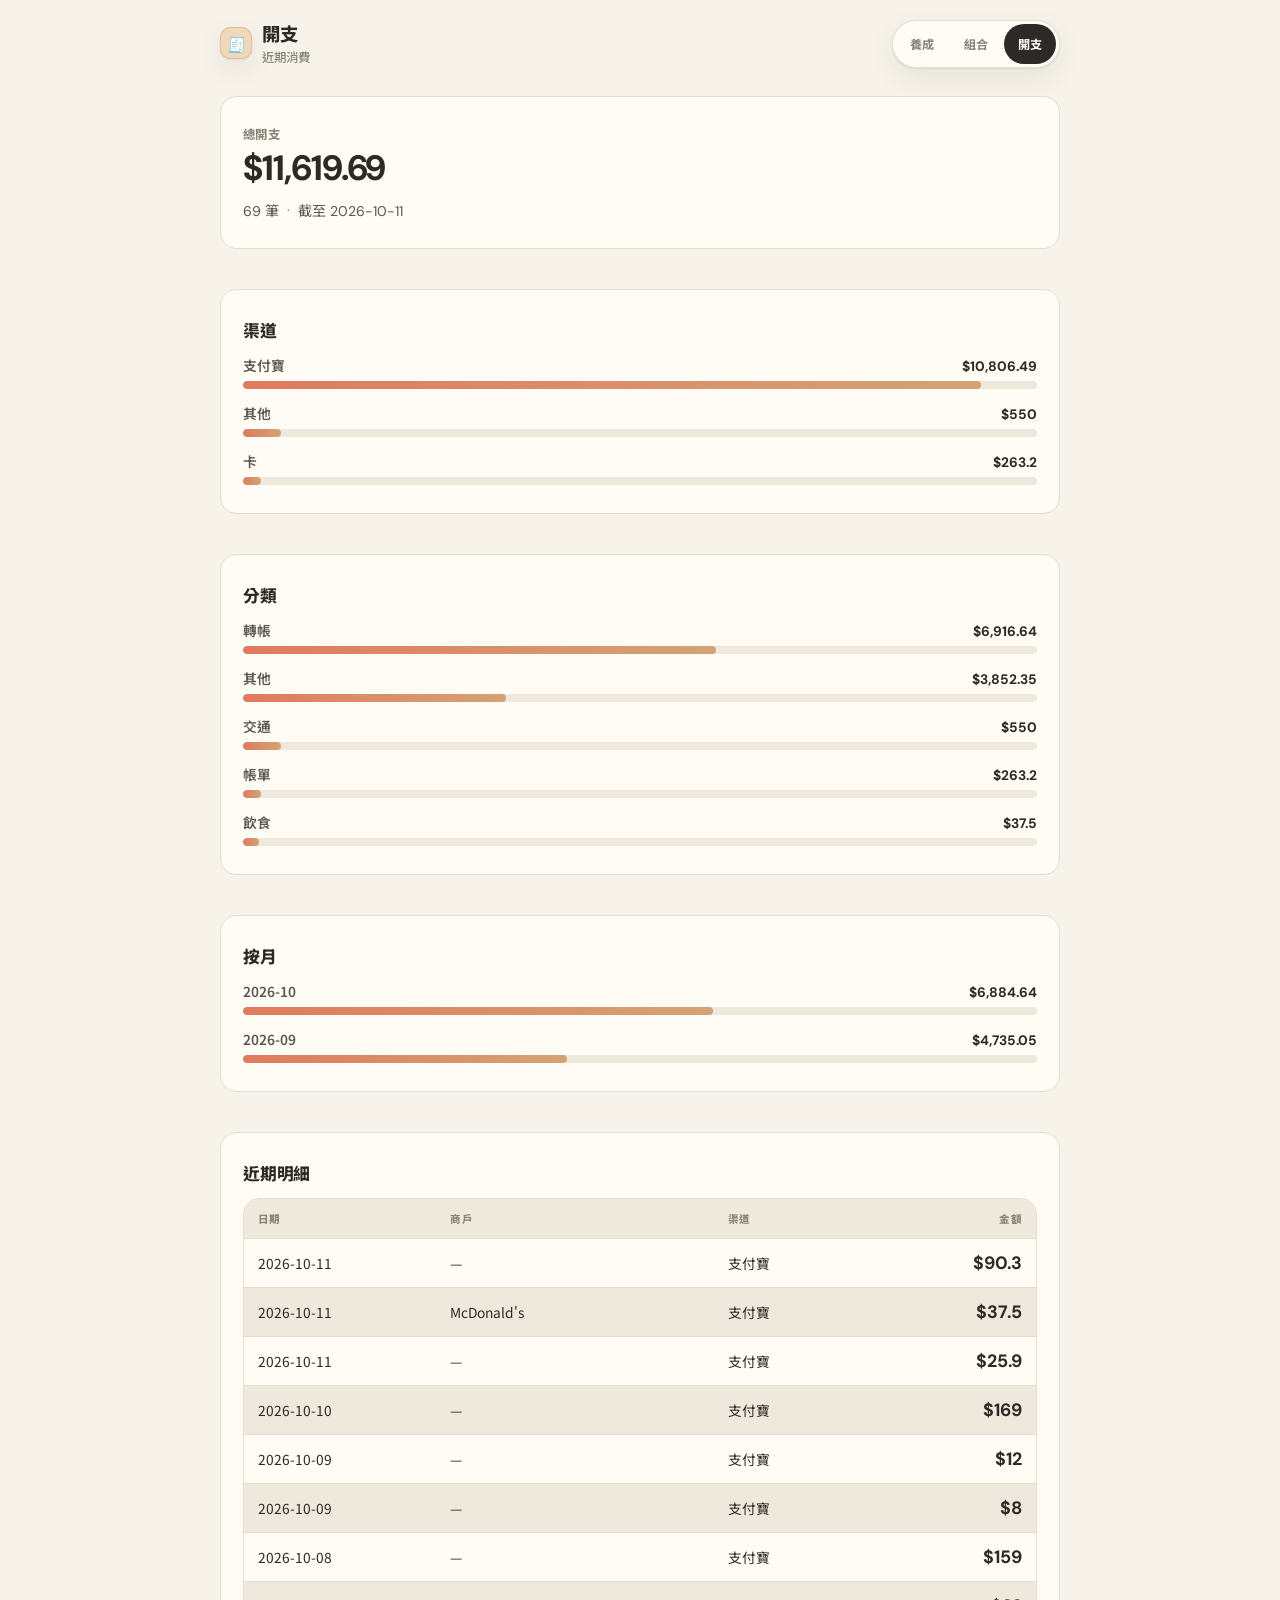
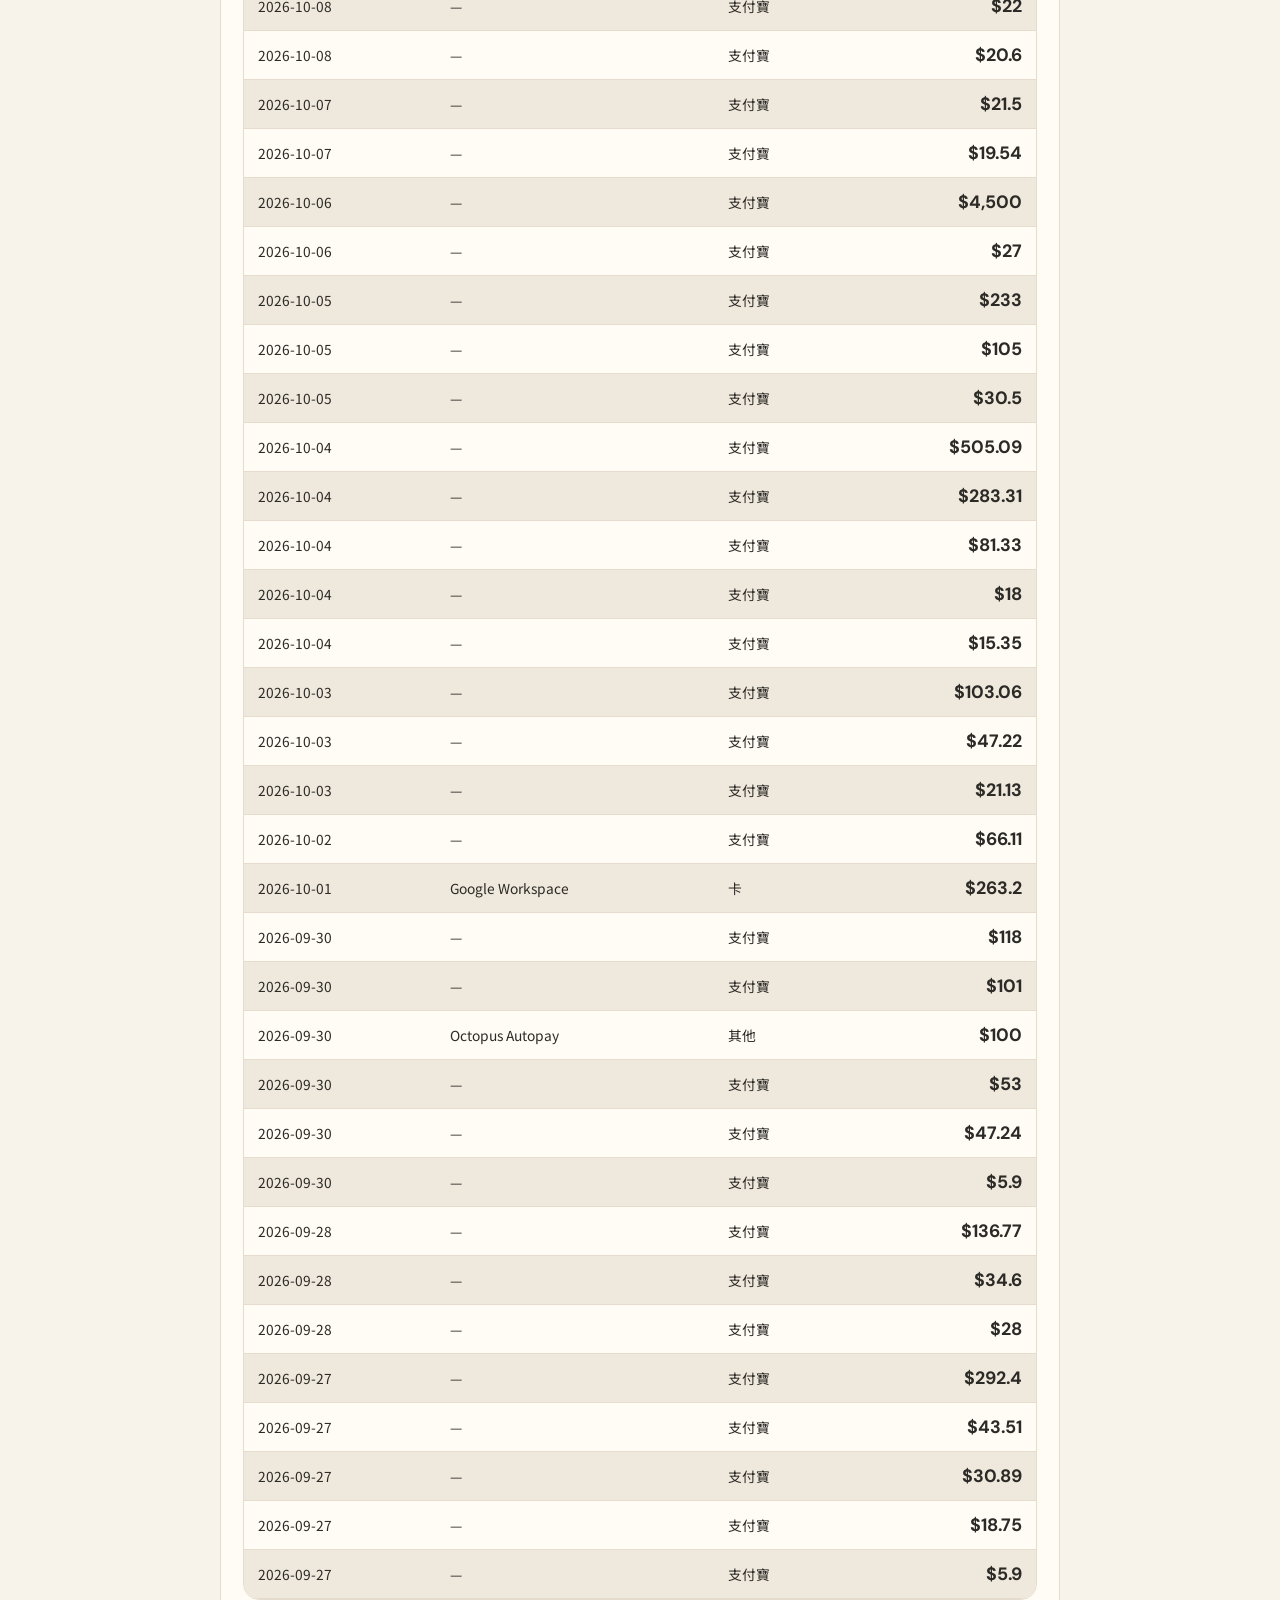
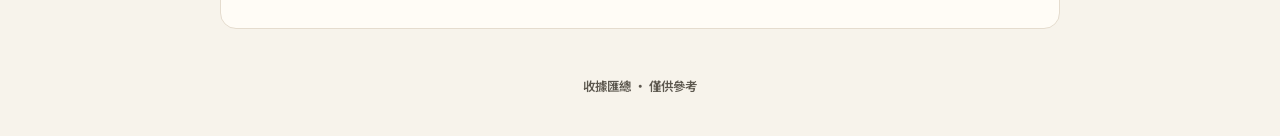
==== expenses.html @ 17b6bc03 "Add calm expenses page from secret-free receipts JSON New expenses.html with total/count, channel/ca" ====
<!DOCTYPE html>
<html lang="zh-Hant">
<head>
  <meta charset="UTF-8" />
  <meta name="viewport" content="width=device-width, initial-scale=1, viewport-fit=cover" />
  <meta name="theme-color" content="#F7F3EB" />
  <meta name="description" content="開支 · 小狗養成" />
  <title>開支 · 小狗養成</title>
  <link rel="stylesheet" href="styles.css" />
  <link rel="preconnect" href="https://fonts.googleapis.com" />
  <link rel="preconnect" href="https://fonts.gstatic.com" crossorigin />
  <link href="https://fonts.googleapis.com/css2?family=DM+Sans:opsz,wght@9..40,400;9..40,500;9..40,700&family=Noto+Sans+TC:wght@400;500;700;900&family=Nunito:wght@700;800&display=swap" rel="stylesheet" />
</head>
<body>
  <main class="shell portfolio-shell">
    <header class="topbar">
      <a class="brand brand-link" href="index.html">
        <span class="brand-mark" aria-hidden="true">🧾</span>
        <span class="brand-text">
          <span class="brand-title">開支</span>
          <span class="tagline">近期消費</span>
        </span>
      </a>
      <nav class="site-nav" aria-label="導覽">
        <a href="index.html">養成</a>
        <a href="portfolio.html">組合</a>
        <a href="expenses.html" class="active">開支</a>
      </nav>
    </header>

    <div id="statusBanner" class="banner" hidden></div>

    <section class="card hero-portfolio">
      <p class="hero-kicker">總開支</p>
      <div class="big-num" id="totalSpend">—</div>
      <p class="quiet-split">
        <span id="itemCount">— 筆</span>
        <span class="sep">·</span>
        <span id="asOfLabel">—</span>
      </p>
    </section>

    <section class="card">
      <h2 class="section-title">渠道</h2>
      <div class="exp-bars" id="byChannel"></div>
    </section>

    <section class="card">
      <h2 class="section-title">分類</h2>
      <div class="exp-bars" id="byCategory"></div>
    </section>

    <section class="card">
      <h2 class="section-title">按月</h2>
      <div class="exp-bars" id="byMonth"></div>
    </section>

    <section class="card">
      <h2 class="section-title">近期明細</h2>
      <div class="holdings-wrap">
        <table class="table">
          <thead>
            <tr>
              <th>日期</th>
              <th>商戶</th>
              <th>渠道</th>
              <th class="num">金額</th>
            </tr>
          </thead>
          <tbody id="itemsBody">
            <tr><td colspan="4" class="loading">…</td></tr>
          </tbody>
        </table>
      </div>
    </section>

    <footer class="foot">
      <p class="note">收據匯總 · 僅供參考</p>
    </footer>
  </main>

  <script>
  (() => {
    "use strict";

    const CAT_LABEL = {
      food: "飲食",
      transport: "交通",
      transfer: "轉帳",
      bills: "帳單",
      other: "其他",
    };
    const CH_LABEL = {
      Alipay: "支付寶",
      card: "卡",
      other: "其他",
    };

    function formatHkd(n) {
      const v = Number(n);
      if (!Number.isFinite(v)) return "—";
      return "$" + v.toLocaleString("en-HK", { minimumFractionDigits: 0, maximumFractionDigits: 2 });
    }

    function setBanner(msg) {
      const el = document.getElementById("statusBanner");
      if (!el) return;
      if (!msg) { el.hidden = true; return; }
      el.hidden = false;
      el.className = "banner error";
      el.textContent = msg;
    }

    function aggregate(items, keyFn) {
      const map = new Map();
      for (const it of items) {
        const k = keyFn(it) || "其他";
        map.set(k, (map.get(k) || 0) + (Number(it.amountHkd) || 0));
      }
      return [...map.entries()].sort((a, b) => b[1] - a[1]);
    }

    function renderBars(el, rows, total) {
      if (!el) return;
      if (!rows.length) {
        el.innerHTML = '<p class="loading">暫無數據</p>';
        return;
      }
      el.innerHTML = rows
        .map(([label, amt]) => {
          const pct = total > 0 ? Math.max(2, (amt / total) * 100) : 0;
          return (
            '<div class="exp-bar-row">' +
            '<div class="exp-bar-meta"><span>' + label + '</span><strong>' + formatHkd(amt) + '</strong></div>' +
            '<div class="exp-bar-track"><div class="exp-bar-fill" style="width:' + pct + '%"></div></div>' +
            "</div>"
          );
        })
        .join("");
    }

    function render(data) {
      const items = Array.isArray(data.items) ? data.items.slice() : [];
      items.sort((a, b) => String(b.date).localeCompare(String(a.date)));
      const total = items.reduce((s, i) => s + (Number(i.amountHkd) || 0), 0);

      document.getElementById("totalSpend").textContent = formatHkd(total);
      document.getElementById("itemCount").textContent = items.length + " 筆";
      document.getElementById("asOfLabel").textContent = data.asOf ? "截至 " + data.asOf : "";

      const byCh = aggregate(items, (i) => CH_LABEL[i.channel] || i.channel || "其他");
      const byCat = aggregate(items, (i) => CAT_LABEL[i.category] || i.category || "其他");
      const byMo = aggregate(items, (i) => (i.date || "").slice(0, 7) || "—");

      renderBars(document.getElementById("byChannel"), byCh, total);
      renderBars(document.getElementById("byCategory"), byCat, total);
      renderBars(document.getElementById("byMonth"), byMo, total);

      const recent = items.slice(0, 40);
      const body = document.getElementById("itemsBody");
      if (!recent.length) {
        body.innerHTML = '<tr><td colspan="4" class="loading">暫無明細</td></tr>';
      } else {
        body.innerHTML = recent
          .map((i) => {
            const mer = i.merchant && i.merchant !== "unknown" ? i.merchant : "—";
            const ch = CH_LABEL[i.channel] || i.channel || "—";
            return (
              "<tr>" +
              "<td>" + (i.date || "—") + "</td>" +
              "<td>" + mer + "</td>" +
              "<td>" + ch + "</td>" +
              '<td class="num">' + formatHkd(i.amountHkd) + "</td>" +
              "</tr>"
            );
          })
          .join("");
      }
      setBanner("");
    }

    fetch("data/expenses.json", { cache: "no-store" })
      .then((r) => {
        if (!r.ok) throw new Error("fail");
        return r.json();
      })
      .then(render)
      .catch((err) => {
        setBanner("暫時載入唔到，請稍後再試。");
        console.error(err);
      });
  })();
  </script>
</body>
</html>
---- styles.css ----
/* Puppy Growth — Design System v1 (source of truth) */

:root {
  /* Exact DS tokens */
  --bg: #F7F3EB;
  --bg-elevated: #FFFCF6;
  --bg-muted: #EFE8DC;
  --ink: #2C2A26;
  --ink-soft: #5C574E;
  --ink-faint: #8A8478;
  --coral: #E07A5F;
  --coral-deep: #C45D45;
  --gold: #D4A373;
  --gold-soft: #F0D9B8;
  --success: #6B8F71;
  --warn: #C4A35A;
  --border: #E5DCCE;
  --shadow: rgba(44, 42, 38, 0.08);

  /* Derived / layout */
  --shadow-card: 0 1px 2px var(--shadow), 0 10px 28px var(--shadow);
  --space: 4px;
  --r-card: 16px;
  --r-btn: 12px;
  --r-pill: 999px;
  --dock-h: 0px;
  --max: 640px;
  --max-portfolio: 880px;
  --font: "Noto Sans TC", system-ui, sans-serif;
  --font-display: "Nunito", "Noto Sans TC", system-ui, sans-serif;
  --font-num: "DM Sans", "Noto Sans TC", system-ui, sans-serif;
  --ease: cubic-bezier(.22, 1, .36, 1);
}

*, *::before, *::after { box-sizing: border-box; margin: 0; padding: 0; }
html { -webkit-text-size-adjust: 100%; }
html, body {
  min-height: 100%; min-height: 100dvh;
  font-family: var(--font);
  color: var(--ink);
  background: var(--bg);
  -webkit-font-smoothing: antialiased;
}
body { overflow-x: hidden; }
body.shake { animation: shake .36s var(--ease); }
@keyframes shake {
  0%,100%{transform:translateX(0)} 25%{transform:translateX(-4px)} 75%{transform:translateX(4px)}
}

.shell {
  width: min(var(--max), 100%);
  margin: 0 auto;
  padding: calc(var(--space) * 4) calc(var(--space) * 4)
    calc(var(--space) * 8 + env(safe-area-inset-bottom, 0px));
  min-height: 100dvh;
  position: relative; z-index: 1;
}
.shell.home-shell {
  padding-bottom: calc(var(--space) * 8 + env(safe-area-inset-bottom, 0px));
}
.shell.portfolio-shell {
  width: min(var(--max-portfolio), 100%);
  padding-bottom: calc(var(--space) * 9 + env(safe-area-inset-bottom, 0px));
}

/* Header */
.topbar {
  display: flex; align-items: flex-start; justify-content: space-between;
  gap: calc(var(--space) * 3); margin-bottom: calc(var(--space) * 3); flex-wrap: wrap;
}
.brand { display: flex; gap: calc(var(--space) * 3); align-items: center; min-width: 0; }
.brand-mark {
  width: 36px; height: 36px; border-radius: 10px;
  display: grid; place-items: center; font-size: 16px;
  background: var(--bg-elevated); border: 1px solid var(--border); box-shadow: var(--shadow-card);
}
h1 {
  font-family: var(--font-display);
  font-size: 1.3rem; font-weight: 800; letter-spacing: -0.02em; color: var(--ink);
}
.tagline { font-size: 0.78rem; color: var(--ink-faint); margin-top: 2px; font-weight: 500; }
.top-right { display: flex; align-items: center; gap: calc(var(--space) * 2); flex-wrap: wrap; justify-content: flex-end; }

.site-nav {
  display: inline-flex; padding: 3px; gap: 2px;
  background: var(--bg-elevated); border: 1px solid var(--border);
  border-radius: var(--r-pill); box-shadow: var(--shadow-card);
}
.site-nav a {
  text-decoration: none; font-size: 0.76rem; font-weight: 700;
  color: var(--ink-faint); padding: 10px 14px; border-radius: var(--r-pill);
  min-height: 40px; display: inline-flex; align-items: center;
  -webkit-tap-highlight-color: transparent; transition: .2s var(--ease);
}
.site-nav a.active { background: var(--ink); color: var(--bg-elevated); }
.icon-btn {
  width: 42px; height: 42px; border-radius: var(--r-btn); border: 1px solid var(--border);
  background: var(--bg-elevated); font-size: 1.05rem; cursor: pointer; box-shadow: var(--shadow-card);
  -webkit-tap-highlight-color: transparent;
}
.chip {
  font-size: 0.68rem; font-weight: 700; color: var(--ink-soft);
  background: var(--bg-elevated); border: 1px solid var(--border);
  padding: 8px 11px; border-radius: var(--r-pill); white-space: nowrap;
  font-family: var(--font-num); font-variant-numeric: tabular-nums;
}

.trust-strip { display: flex; flex-wrap: wrap; gap: calc(var(--space) * 1.5); margin-bottom: calc(var(--space) * 3); }
.trust-pill {
  font-size: 0.66rem; font-weight: 700; color: var(--ink-soft);
  background: var(--bg-elevated); border: 1px solid var(--border);
  border-radius: var(--r-pill); padding: 6px 10px;
}

.banner {
  border-radius: var(--r-card); padding: 12px 14px; margin-bottom: calc(var(--space) * 3);
  font-size: 0.84rem; line-height: 1.45; font-weight: 600;
}
.banner.loading { background: var(--bg-muted); border: 1px solid var(--border); color: var(--ink-soft); }
.banner.error { background: #F8EBE6; border: 1px solid #E8C4B8; color: var(--coral-deep); }
.banner[hidden] { display: none !important; }

.card, .glass {
  background: var(--bg-elevated);
  border: 1px solid var(--border);
  border-radius: var(--r-card);
  box-shadow: var(--shadow-card);
  padding: calc(var(--space) * 5) calc(var(--space) * 4) calc(var(--space) * 5);
  margin-bottom: calc(var(--space) * 3);
}

/* Hero */
.hero { text-align: center; padding: calc(var(--space) * 5) calc(var(--space) * 4) calc(var(--space) * 5); position: relative; overflow: hidden; }
.hero::before {
  content: ""; position: absolute; inset: auto 8% -35% 8%; height: 50%;
  background: radial-gradient(ellipse, rgba(224,122,95,.12), transparent 70%);
  pointer-events: none;
}
.stage-pill {
  display: inline-flex; align-items: center; gap: 6px;
  font-family: var(--font-display); font-weight: 800; font-size: 0.72rem;
  letter-spacing: 0.04em; color: var(--coral-deep);
  background: rgba(224,122,95,.14); border: 1px solid rgba(224,122,95,.28);
  padding: 7px 14px; border-radius: var(--r-pill); position: relative; z-index: 1;
}
.scene { position: relative; padding: 8px 0 0; min-height: 280px; z-index: 1; }
.pup-frame {
  position: relative; height: 248px;
  display: flex; align-items: flex-end; justify-content: center;
  margin: 8px 0 10px;
}
.pup-img {
  width: min(78%, 236px); aspect-ratio: 1; height: auto; max-width: 256px;
  object-fit: cover; object-position: center 28%;
  border-radius: 28px; border: 4px solid var(--bg-elevated);
  box-shadow: 0 12px 36px var(--shadow);
  background: var(--bg-muted); z-index: 2; cursor: pointer; user-select: none;
  transform-origin: 50% 90%;
  transition: width .55s var(--ease), border-radius .4s ease, opacity .35s ease;
}
.ground-shadow {
  position: absolute; bottom: 8px; width: 110px; height: 16px;
  background: rgba(44,42,38,.1); border-radius: 50%; filter: blur(6px); z-index: 1;
  transition: width .45s var(--ease);
}
[data-stage="0"] .pup-img { width: min(56%, 148px); border-radius: 50%; }
[data-stage="0"] .ground-shadow { width: 70px; }
[data-stage="1"] .pup-img { width: min(66%, 178px); border-radius: 40%; }
[data-stage="1"] .ground-shadow { width: 88px; }
[data-stage="2"] .pup-img { width: min(74%, 208px); }
[data-stage="2"] .ground-shadow { width: 104px; }
[data-stage="3"] .pup-img { width: min(82%, 230px); }
[data-stage="3"] .ground-shadow { width: 118px; }
[data-stage="4"] .pup-img { width: min(88%, 250px); }
[data-stage="4"] .ground-shadow { width: 128px; }

.pup-img.idle { animation: bob 3s ease-in-out infinite; }
@keyframes bob { 0%,100%{transform:translateY(0)} 50%{transform:translateY(-7px)} }
.pup-img.swap-out { opacity: 0; transform: scale(.94); }
.pup-img.swap-in { animation: swapIn .45s var(--ease) both; }
@keyframes swapIn { from{opacity:0;transform:translateY(8px) scale(.94)} to{opacity:1;transform:none} }
.pup-img.munch { animation: munch .6s var(--ease) !important; }
@keyframes munch {
  0%,100%{transform:scale(1)} 30%{transform:scale(1.05) translateY(-5px)} 55%{transform:scale(.97)}
}
.pup-img.bounce { animation: bounce .7s var(--ease) !important; }
@keyframes bounce {
  0%{transform:translateY(0)} 35%{transform:translateY(-32px) scale(1.04)} 100%{transform:translateY(0)}
}
.pup-img.pet { animation: pet .5s ease !important; }
@keyframes pet {
  0%,100%{transform:rotate(0)} 25%{transform:rotate(-7deg)} 75%{transform:rotate(7deg)}
}

.fx { position: absolute; inset: 0; pointer-events: none; z-index: 5; overflow: hidden; }
.particle {
  position: absolute; left: 50%; top: 40%; font-size: 1.25rem;
  animation: rise .95s ease-out forwards;
}
@keyframes rise {
  0%{opacity:1;transform:translate(-50%,0) scale(.5)}
  100%{opacity:0;transform:translate(calc(-50% + var(--dx,0px)),-74px) scale(1.2)}
}
.ball {
  position: absolute; left: 16%; top: 55%; font-size: 1.5rem;
  animation: chase .85s var(--ease) forwards;
}
@keyframes chase {
  0%{transform:translate(0,0);opacity:1}
  50%{transform:translate(90px,-44px)}
  100%{transform:translate(140px,8px);opacity:0}
}
.food-fly {
  position: absolute; left: 14%; bottom: 28%; z-index: 6;
  font-size: 1.85rem; opacity: 0; pointer-events: none;
}
.food-fly.run { animation: flyFood .55s ease-in forwards; }
@keyframes flyFood {
  0%{transform:translate(0,0) scale(1);opacity:1}
  100%{transform:translate(110px,-72px) scale(.55) rotate(32deg);opacity:0}
}

.stage-title {
  font-family: var(--font-display);
  font-size: 1.35rem; font-weight: 800; letter-spacing: -0.02em; margin-top: 6px;
}
.stage-desc { color: var(--ink-faint); font-size: 0.88rem; margin-top: 4px; font-weight: 500; }
.stage-tip {
  margin-top: 14px; font-size: 0.86rem; font-weight: 700; line-height: 1.45;
  color: var(--ink-soft); background: var(--gold-soft);
  border: 1px solid rgba(212,163,115,.4);
  border-radius: var(--r-card); padding: 12px 14px;
}

/* Progress + milestone */
.progress-card .section-head {
  display: flex; justify-content: space-between; align-items: flex-start;
  gap: 12px; margin-bottom: 16px;
}
.section-title {
  font-family: var(--font-display);
  font-size: 1.05rem; font-weight: 800; letter-spacing: -0.01em;
}
.section-sub { font-size: 0.74rem; color: var(--ink-faint); margin-top: 3px; font-weight: 500; }
.pct-badge {
  font-family: var(--font-num); font-variant-numeric: tabular-nums;
  font-size: 1.1rem; font-weight: 700; color: var(--coral-deep);
  background: rgba(224,122,95,.14); border-radius: var(--r-btn); padding: 8px 12px;
}

.milestone { position: relative; padding: 6px 2px 16px; }
.milestone-track {
  position: absolute; left: 14px; right: 14px; top: 22px; height: 8px;
  background: var(--bg-muted); border-radius: var(--r-pill); overflow: hidden;
}
.milestone-fill {
  height: 100%; width: 0%; border-radius: var(--r-pill);
  background: linear-gradient(90deg, var(--coral), var(--gold));
  transition: width .9s var(--ease);
}
.milestone-nodes {
  position: relative; display: flex; justify-content: space-between; list-style: none;
}
.milestone-nodes li {
  display: flex; flex-direction: column; align-items: center; gap: 8px;
  width: 48px; text-align: center;
}
.milestone-nodes .dot {
  width: 18px; height: 18px; border-radius: 50%;
  background: var(--bg-elevated); border: 3px solid var(--border);
  box-shadow: 0 0 0 4px var(--bg-elevated); transition: .35s var(--ease);
}
.milestone-nodes .lbl {
  font-size: 0.62rem; font-weight: 700; color: var(--ink-faint); line-height: 1.2;
}
.milestone-nodes li.done .dot {
  background: var(--coral); border-color: var(--coral-deep);
}
.milestone-nodes li.current .dot {
  background: var(--bg-elevated); border-color: var(--coral);
  box-shadow: 0 0 0 4px rgba(224,122,95,.18);
  transform: scale(1.12);
}
.milestone-nodes li.done .lbl,
.milestone-nodes li.current .lbl { color: var(--ink-soft); }

.money-grid, .stat-grid {
  display: grid; grid-template-columns: 1fr 1fr; gap: calc(var(--space) * 2.5); margin-top: 4px;
}
.money-card, .stat {
  background: var(--bg-elevated);
  border: 1px solid var(--border);
  border-radius: var(--r-card);
  padding: 14px;
  box-shadow: 0 1px 2px var(--shadow);
}
.money-card.goal, .stat.cool {
  background: #FFF9F1;
  border-color: rgba(212,163,115,.35);
}
.money-card .lbl, .stat .lbl {
  display: block; font-size: 0.66rem; font-weight: 700; color: var(--ink-faint);
  margin-bottom: 4px; letter-spacing: 0.03em; text-transform: uppercase;
}
.money-card strong, .stat strong, .num {
  font-family: var(--font-num); font-variant-numeric: tabular-nums;
  font-size: 1.12rem; font-weight: 700; color: var(--ink);
}
.stat .sub {
  display: block; font-size: 0.72rem; color: var(--ink-faint); margin-top: 5px;
  line-height: 1.35; font-weight: 500;
}

.breakdown {
  margin-top: 12px; font-size: 0.8rem; color: var(--ink-soft); line-height: 1.5;
  background: var(--bg-muted); border-radius: var(--r-card); padding: 12px 14px;
  border: 1px solid var(--border);
}
.breakdown .pos {
  display: flex; justify-content: space-between; gap: 8px;
  font-variant-numeric: tabular-nums; font-family: var(--font-num); padding: 3px 0;
}
.breakdown .muted-row { color: var(--ink-faint); }
.exclude-note {
  background: var(--gold-soft); color: var(--ink-soft);
  border: 1px solid rgba(196,163,90,.35);
  border-radius: var(--r-btn); padding: 11px 12px; margin-bottom: 10px;
  font-size: 0.8rem; line-height: 1.45; font-weight: 600;
}
.monthly { margin-top: 10px; font-size: 0.8rem; color: var(--ink-faint); font-weight: 500; }

/* Mood meters — de-emphasized */
.meters {
  opacity: 0.92;
  background: var(--bg-muted);
  box-shadow: none;
  margin-bottom: calc(var(--space) * 3);
}
.meters .section-title, .meters h3.section-title { font-size: 0.95rem; color: var(--ink-soft); }
.meters h3 small, .meters .section-title small {
  font-weight: 500; color: var(--ink-faint); font-size: 0.68rem; margin-left: 4px;
}
.meters .meter { margin-top: 12px; }
.meter-label {
  display: flex; justify-content: space-between;
  font-size: 0.78rem; font-weight: 600; color: var(--ink-soft); margin-bottom: 5px;
}
.meter-label span:last-child {
  font-family: var(--font-num); font-variant-numeric: tabular-nums; color: var(--ink-faint);
}
.meter-track { height: 8px; border-radius: var(--r-pill); background: var(--bg-elevated); overflow: hidden; border: 1px solid var(--border); }
.meter-fill { height: 100%; width: 0%; border-radius: var(--r-pill); transition: width .4s var(--ease); }
.meter-fill.hunger { background: var(--coral); }
.meter-fill.happy { background: var(--success); }
.meter-fill.affection { background: var(--gold); }

/* Actions integrated in progress card */
.action-block {
  margin-top: calc(var(--space) * 4);
  padding-top: calc(var(--space) * 4);
  border-top: 1px solid var(--border);
}
.action-label {
  font-size: 0.72rem; font-weight: 800; color: var(--ink-faint);
  letter-spacing: 0.04em; text-transform: uppercase; margin-bottom: 10px;
}
.action-row {
  display: grid; grid-template-columns: repeat(3, 1fr); gap: calc(var(--space) * 2);
}
.dock-btn {
  appearance: none; border: none; cursor: pointer;
  min-height: 84px; border-radius: var(--r-btn);
  background: var(--coral); color: #fff;
  box-shadow: 0 4px 12px rgba(196, 93, 69, 0.22);
  display: flex; flex-direction: column; align-items: center; justify-content: center;
  gap: 2px; font-family: var(--font-display);
  position: relative; touch-action: manipulation;
  -webkit-tap-highlight-color: transparent;
  transition: transform .12s var(--ease), background .15s;
}
.dock-btn.play { background: var(--success); box-shadow: 0 4px 12px rgba(107,143,113,.22); }
.dock-btn.pet { background: var(--ink); box-shadow: 0 4px 12px rgba(44,42,38,.16); }
.dock-btn:active:not(:disabled) { transform: scale(.96); }
.dock-btn:disabled { opacity: .45; cursor: not-allowed; }
.dock-ico { font-size: 1.75rem; line-height: 1; }
.dock-txt { font-size: 0.88rem; font-weight: 800; }
.dock-cd {
  position: absolute; bottom: 6px; font-size: 0.66rem; font-weight: 700;
  font-family: var(--font-num); color: rgba(255,255,255,.85);
}
.story-note {
  font-size: 0.82rem; line-height: 1.5; font-weight: 600;
  color: var(--ink-soft); background: var(--bg-muted);
  border: 1px solid var(--border); border-radius: var(--r-card);
  padding: 12px 14px; margin-bottom: 16px;
}
.meta-row {
  display: flex; flex-wrap: wrap; gap: 6px; margin-bottom: 10px;
}
.meta-row-demoted { opacity: 0.85; margin-bottom: 12px; }
.chip-quiet {
  font-size: 0.64rem; font-weight: 600; color: var(--ink-faint);
  background: transparent; border-color: var(--border); box-shadow: none;
  padding: 5px 9px;
}
.section-gap { margin-bottom: calc(var(--space) * 4); }
.stat.accent {
  background: var(--bg-elevated);
  border-color: rgba(212,163,115,.4);
}
.stat.cool { /* legacy alias — cream/gold only, never blue */
  background: var(--bg-elevated);
  border-color: rgba(212,163,115,.35);
}


.foot {
  text-align: center; font-size: 0.78rem; color: var(--ink-soft);
  line-height: 1.55; padding: 12px 4px 16px; font-weight: 600;
  border-top: 1px solid var(--border); margin-top: 4px;
}
.foot a { color: var(--coral-deep); font-weight: 800; text-decoration: none; }
.foot .foot-main { color: var(--ink); font-weight: 700; margin-top: 6px; }
.foot .note { margin-top: 6px; color: var(--ink-faint); font-weight: 500; }
.foot code {
  font-size: 0.64rem; background: var(--bg-elevated); border: 1px solid var(--border);
  padding: 2px 6px; border-radius: 5px; word-break: break-all;
}

.toast {
  position: fixed; left: 50%; bottom: calc(24px + env(safe-area-inset-bottom, 0px));
  transform: translateX(-50%) translateY(12px);
  background: var(--ink); color: var(--bg-elevated);
  padding: 12px 18px; border-radius: var(--r-pill);
  font-size: 0.86rem; font-weight: 700; z-index: 40;
  opacity: 0; transition: .25s var(--ease); pointer-events: none; max-width: 90vw; text-align: center;
}
.toast.show { opacity: 1; transform: translateX(-50%) translateY(0); }

/* Portfolio */
.hero-title {
  font-family: var(--font-display); font-size: 1.02rem; font-weight: 800; margin-bottom: 4px;
}
.hero-sub { color: var(--ink-faint); font-size: 0.8rem; line-height: 1.45; margin-bottom: 10px; font-weight: 500; }
.big-num {
  font-family: var(--font-num); font-variant-numeric: tabular-nums;
  font-size: 2.2rem; font-weight: 700; letter-spacing: -0.03em;
  color: var(--ink); line-height: 1.1; margin: 4px 0 14px;
}

/* Fee callout — warn/gold, never buried */
.fee-banner {
  margin: 14px 0;
  background: var(--gold-soft);
  border: 1.5px solid rgba(196, 163, 90, 0.55);
  border-left: 5px solid var(--warn);
  border-radius: var(--r-card);
  padding: 16px;
}
.fee-banner .fee-label {
  display: block; font-size: 0.68rem; font-weight: 800;
  color: var(--warn); letter-spacing: 0.04em; text-transform: uppercase;
  margin-bottom: 4px;
}
.fee-banner .fee-amt {
  font-family: var(--font-num); font-variant-numeric: tabular-nums;
  font-size: 1.45rem; font-weight: 700; color: var(--ink);
}
.fee-banner .fee-formula {
  display: block; margin-top: 6px; font-size: 0.74rem;
  color: var(--ink-soft); line-height: 1.4; font-weight: 600;
}

.holdings-wrap {
  margin-top: 12px; overflow-x: auto; border-radius: var(--r-card);
  border: 1px solid var(--border); background: var(--bg-elevated);
}
.table { width: 100%; border-collapse: collapse; font-size: 0.86rem; }
.table th, .table td { padding: 12px 14px; border-bottom: 1px solid var(--border); text-align: left; }
.table th {
  font-size: 0.66rem; font-weight: 800; color: var(--ink-faint);
  letter-spacing: 0.04em; text-transform: uppercase; background: var(--bg-muted);
}
.table tbody tr:nth-child(even) { background: var(--bg-muted); }
.table tbody tr:nth-child(odd) { background: var(--bg-elevated); }
.table td.num, .table th.num {
  text-align: right; font-variant-numeric: tabular-nums; font-family: var(--font-num);
}
.table tr.total td {
  font-weight: 800; border-bottom: none;
  background: rgba(224,122,95,.12); padding-top: 14px; padding-bottom: 14px;
}
.warn {
  background: var(--gold-soft); color: var(--ink-soft);
  border: 1px solid rgba(196,163,90,.4);
  border-radius: var(--r-card); padding: 13px 14px; font-size: 0.82rem; line-height: 1.5;
  margin-top: 12px; font-weight: 600;
}
.ok-note {
  background: rgba(107,143,113,.12); color: #3d5c44;
  border: 1px solid rgba(107,143,113,.3);
  border-radius: var(--r-card); padding: 13px 14px; font-size: 0.82rem; line-height: 1.5;
  margin-top: 10px; font-weight: 600;
}
.skeleton {
  height: 12px; border-radius: 8px; margin: 10px 0;
  background: linear-gradient(90deg, var(--bg-muted), var(--bg-elevated), var(--bg-muted));
  background-size: 200% 100%; animation: shimmer 1.2s ease infinite;
}
@keyframes shimmer { 0%{background-position:100% 0} 100%{background-position:-100% 0} }
.loading { color: var(--ink-faint); font-size: 0.88rem; font-weight: 600; }

.bar-track {
  position: relative; height: 10px; border-radius: var(--r-pill);
  background: var(--bg-muted); overflow: hidden; margin-bottom: 14px;
}
.bar-fill {
  height: 100%; width: 0%; border-radius: var(--r-pill);
  background: linear-gradient(90deg, var(--coral), var(--gold));
  transition: width .85s var(--ease);
}
.prog-head { display: flex; justify-content: space-between; align-items: center; gap: 12px; margin-bottom: 12px; }
.prog-sub { font-size: 0.74rem; color: var(--ink-faint); }
.pct {
  font-family: var(--font-num); font-variant-numeric: tabular-nums;
  font-weight: 700; font-size: 1.2rem; color: var(--coral-deep);
}

@media (max-width: 390px) {
  h1 { font-size: 1.15rem; }
  .pup-frame { height: 220px; }
  .scene { min-height: 250px; }
  .dock-btn { min-height: 76px; }
  .big-num { font-size: 1.85rem; }
}

/* ===== DS v1.1 calm overrides ===== */
.shell, .shell.home-shell, .shell.portfolio-shell {
  padding: 20px 20px calc(40px + env(safe-area-inset-bottom, 0px));
}
.card, .glass {
  margin-bottom: 40px;
  padding: 28px 22px;
  box-shadow: none;
}
.topbar { margin-bottom: 28px; }
.brand-link { text-decoration: none; color: inherit; display: flex; align-items: center; gap: 10px; }
.brand-text { display: flex; flex-direction: column; }
.brand-title {
  font-family: var(--font-display); font-weight: 800; font-size: 1.15rem;
  letter-spacing: -0.02em; color: var(--ink);
}
.tagline { font-size: 0.78rem; color: var(--ink-faint); font-weight: 500; margin-top: 1px; }
.brand-mark { width: 32px; height: 32px; font-size: 15px; border-radius: 10px; }

.hero { text-align: center; margin-bottom: 16px; }
.hero .scene { min-height: 0; padding-bottom: 0; }
.hero-pct {
  font-family: var(--font-num); font-variant-numeric: tabular-nums;
  font-size: 2.6rem; font-weight: 700; color: var(--coral-deep);
  letter-spacing: -0.04em; line-height: 1.1; margin: 8px 0 20px;
}
.stage-pill {
  margin: 8px auto 4px; display: inline-flex;
  background: var(--bg-muted); color: var(--ink-soft);
  border: 1px solid var(--border); box-shadow: none;
}
.stage-title { font-size: 1.25rem; margin-top: 4px; }
.hero-money {
  margin-top: 20px; font-size: 0.9rem; color: var(--ink-soft);
  display: flex; justify-content: center; align-items: center; gap: 8px; flex-wrap: wrap;
  font-family: var(--font-num); font-variant-numeric: tabular-nums;
}
.hero-money .lbl { color: var(--ink-faint); font-size: 0.75rem; margin-right: 4px; font-weight: 600; }
.hero-money strong { color: var(--ink); font-weight: 700; }
.hero-money .sep { color: var(--ink-faint); }

.milestone { margin-top: 8px; padding-bottom: 8px; }

/* Cream dock under hero — not fixed, not on progress card */
.cream-dock {
  display: grid; grid-template-columns: repeat(3, 1fr); gap: 10px;
  background: var(--bg-elevated);
  border: 1px solid var(--border);
  border-radius: var(--r-card);
  padding: 12px;
  margin: 0 0 40px;
}
.cream-dock .dock-btn {
  min-height: 72px;
  background: var(--bg-muted);
  color: var(--ink);
  box-shadow: none;
  border: 1px solid var(--border);
}
.cream-dock .dock-btn.feed { background: rgba(224,122,95,.14); border-color: rgba(224,122,95,.35); color: var(--coral-deep); }
.cream-dock .dock-btn.play { background: rgba(107,143,113,.14); border-color: rgba(107,143,113,.35); color: #3d5c44; }
.cream-dock .dock-btn.pet { background: var(--bg-muted); color: var(--ink); }
.cream-dock .dock-cd { color: var(--ink-faint); }
.cream-dock .dock-ico { font-size: 1.55rem; }
.cream-dock .dock-txt { font-size: 0.82rem; }

/* Mood disclosure */
.mood-disclosure {
  margin: 0 0 40px;
  background: var(--bg-elevated);
  border: 1px solid var(--border);
  border-radius: var(--r-card);
  padding: 0 16px;
}
.mood-disclosure > summary {
  list-style: none; cursor: pointer; font-weight: 700; font-size: 0.9rem;
  color: var(--ink-soft); padding: 14px 0;
  -webkit-tap-highlight-color: transparent;
}
.mood-disclosure > summary::-webkit-details-marker { display: none; }
.mood-disclosure > summary::after { content: " ▾"; color: var(--ink-faint); font-size: 0.8rem; }
.mood-disclosure[open] > summary::after { content: " ▴"; }
.mood-row { display: grid; gap: 12px; padding-bottom: 16px; }
.mood-item {
  display: grid; grid-template-columns: 40px 1fr 28px; gap: 8px; align-items: center;
  font-size: 0.78rem; font-weight: 600; color: var(--ink-faint);
}
.mood-val {
  font-family: var(--font-num); font-variant-numeric: tabular-nums;
  text-align: right; color: var(--ink-soft);
}
.mood-item .meter-track { height: 6px; }

/* Portfolio calm */
.hero-portfolio { text-align: left; }
.hero-kicker {
  font-size: 0.78rem; font-weight: 700; color: var(--ink-faint);
  letter-spacing: 0.04em; text-transform: uppercase; margin-bottom: 6px;
}
.hero-portfolio .big-num { margin: 0 0 12px; }
.quiet-split {
  font-size: 0.88rem; color: var(--ink-soft);
  display: flex; flex-wrap: wrap; gap: 8px; align-items: center;
  font-family: var(--font-num); font-variant-numeric: tabular-nums;
}
.quiet-split .sep { color: var(--ink-faint); }
.quiet-split strong { color: var(--ink); font-weight: 700; }
.fee-quiet {
  margin-top: 14px; font-size: 0.8rem; color: var(--ink-faint); font-weight: 500;
  font-family: var(--font-num); font-variant-numeric: tabular-nums;
}
.fee-quiet strong { color: var(--ink-soft); font-weight: 700; }

.section-title { margin-bottom: 12px; }
.prog-head { margin-bottom: 8px; }
.prog-sub { margin-bottom: 10px; min-height: 0; }

.foot {
  border-top: none; padding: 8px 0 0; margin-top: 0;
  text-align: center;
}
.foot .note {
  font-size: 0.72rem; color: var(--ink-faint); font-weight: 500; margin: 0;
}
.banner { margin-bottom: 20px; }
.banner[hidden] { display: none !important; }

.stat.accent, .stat.cool, .money-card.goal {
  background: var(--bg-elevated);
  border-color: var(--border);
}

@media (max-width: 390px) {
  .hero-pct { font-size: 2.2rem; }
  .cream-dock .dock-btn { min-height: 64px; }
  .card, .glass { margin-bottom: 32px; padding: 22px 18px; }
}

/* Critiquito leftover fixes */
.cream-dock .dock-btn.play {
  background: var(--gold-soft);
  border-color: rgba(212, 163, 115, 0.55);
  color: var(--ink);
}
.cream-dock .dock-btn.play:active:not(:disabled) {
  background: #E8C9A0;
}

.foot .note {
  color: var(--ink-soft); /* #5C574E on #F7F3EB ≈ ≥4.5:1 */
  font-weight: 600;
  font-size: 0.78rem;
}

.brand-mark {
  background: rgba(224, 122, 95, 0.16);
  border-color: rgba(224, 122, 95, 0.35);
  color: var(--coral-deep);
}

.portfolio-shell .brand-mark {
  background: var(--gold-soft);
  border-color: rgba(212, 163, 115, 0.5);
  color: var(--ink);
}

.mood-disclosure > summary {
  display: flex;
  align-items: center;
  justify-content: space-between;
  gap: 12px;
  padding: 12px 0;
}
.mood-sum-label { color: var(--ink); font-weight: 700; }
.mood-sum-vals {
  flex: 1;
  text-align: right;
  font-family: var(--font-num);
  font-variant-numeric: tabular-nums;
  font-size: 0.78rem;
  font-weight: 600;
  color: var(--ink-soft);
}
.mood-disclosure[open] .mood-sum-vals { display: none; }
.mood-disclosure > summary::after {
  content: "▾";
  color: var(--ink-faint);
  font-size: 0.75rem;
  margin-left: 4px;
}
.mood-disclosure[open] > summary::after { content: "▴"; }

/* Expenses page */
.exp-bars { display: grid; gap: 14px; }
.exp-bar-meta {
  display: flex; justify-content: space-between; align-items: baseline;
  font-size: 0.86rem; color: var(--ink-soft); margin-bottom: 6px; font-weight: 600;
}
.exp-bar-meta strong {
  font-family: var(--font-num); font-variant-numeric: tabular-nums;
  color: var(--ink); font-weight: 700;
}
.exp-bar-track {
  height: 8px; border-radius: var(--r-pill); background: var(--bg-muted); overflow: hidden;
}
.exp-bar-fill {
  height: 100%; border-radius: var(--r-pill);
  background: linear-gradient(90deg, var(--coral), var(--gold));
  min-width: 0;
}
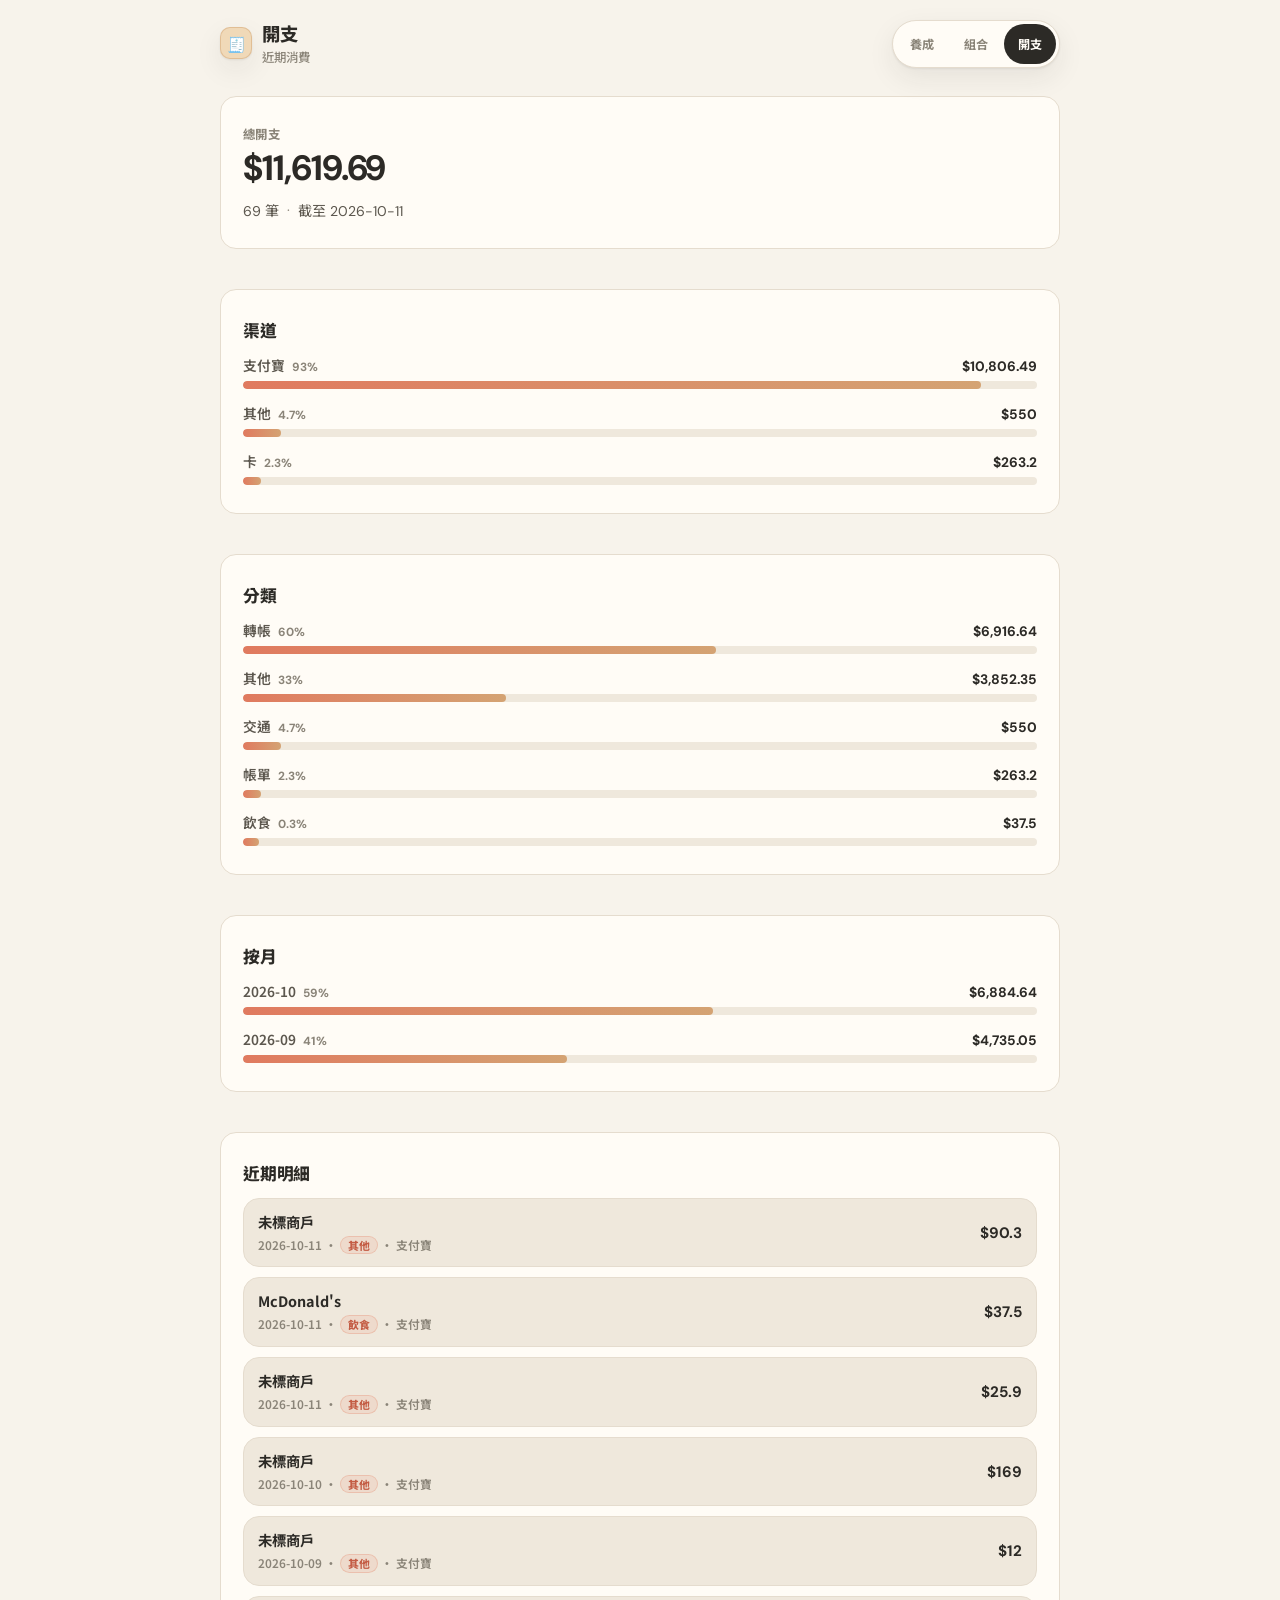
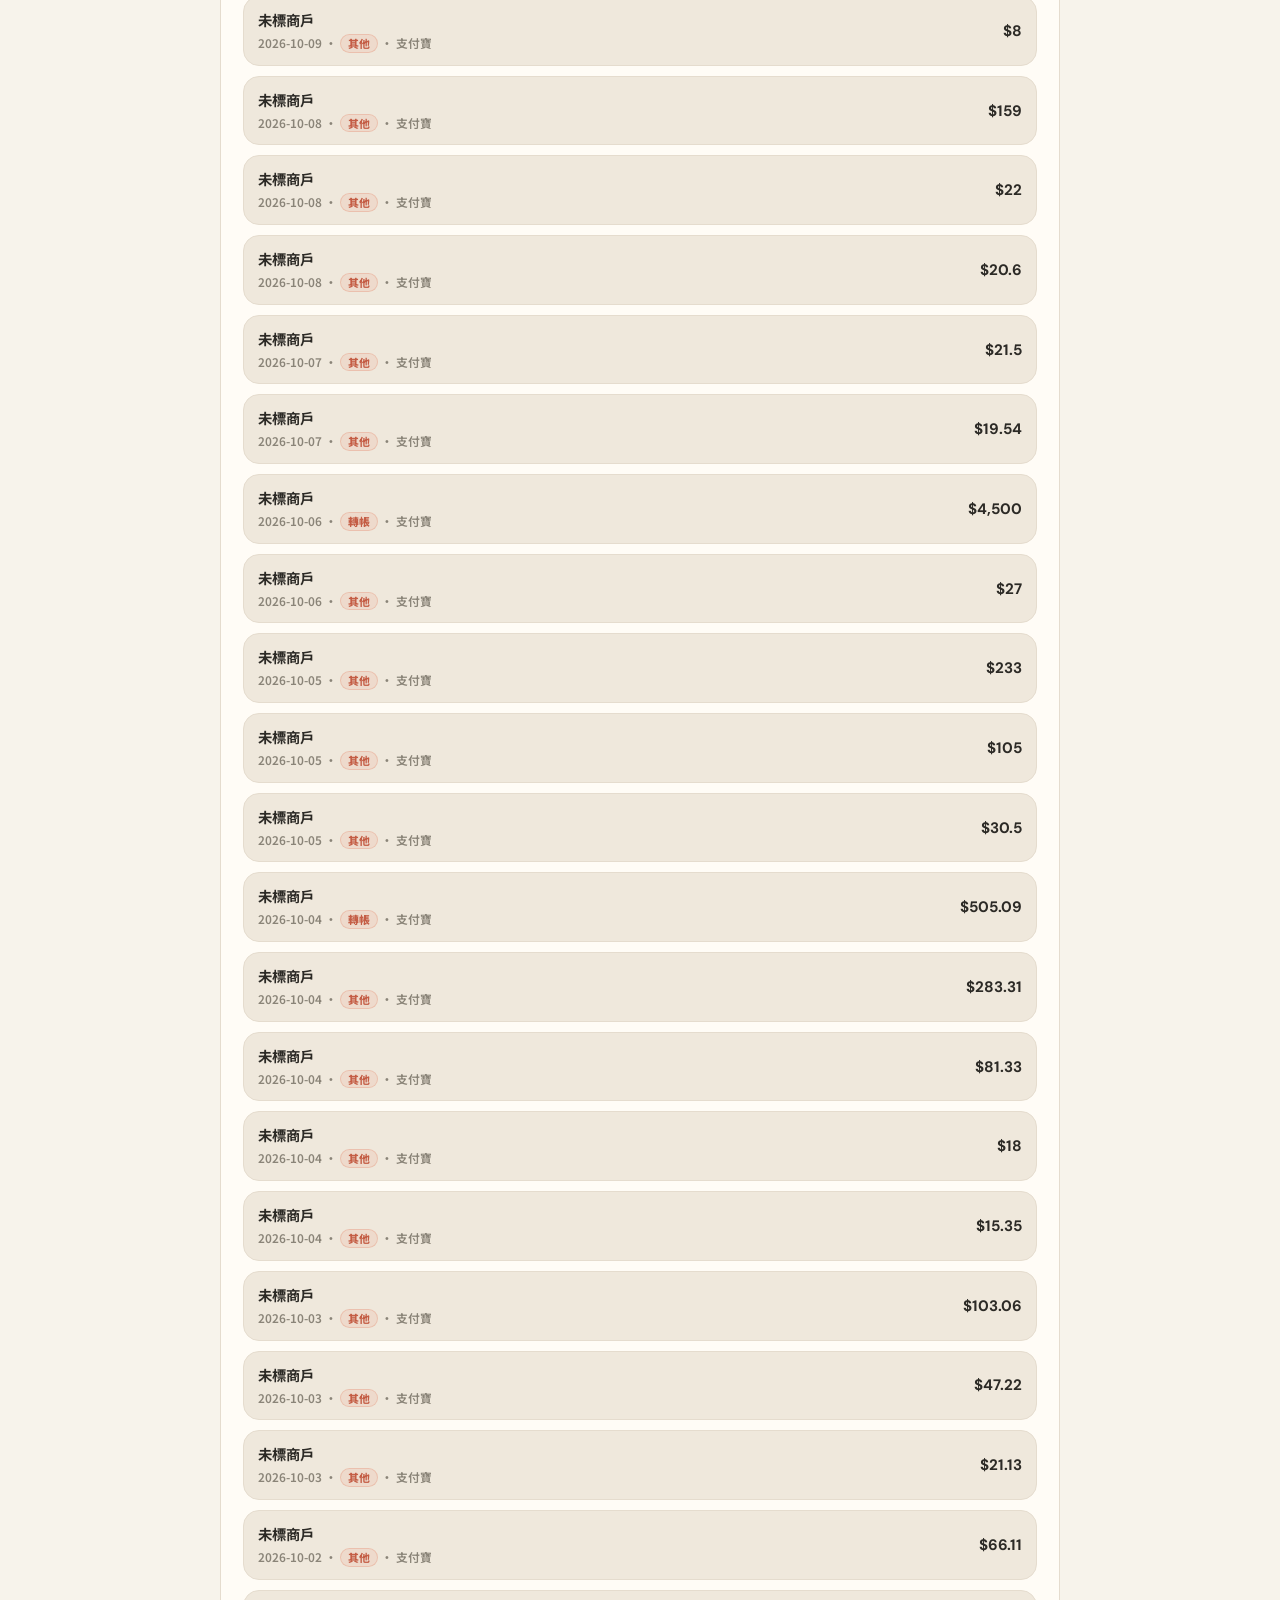
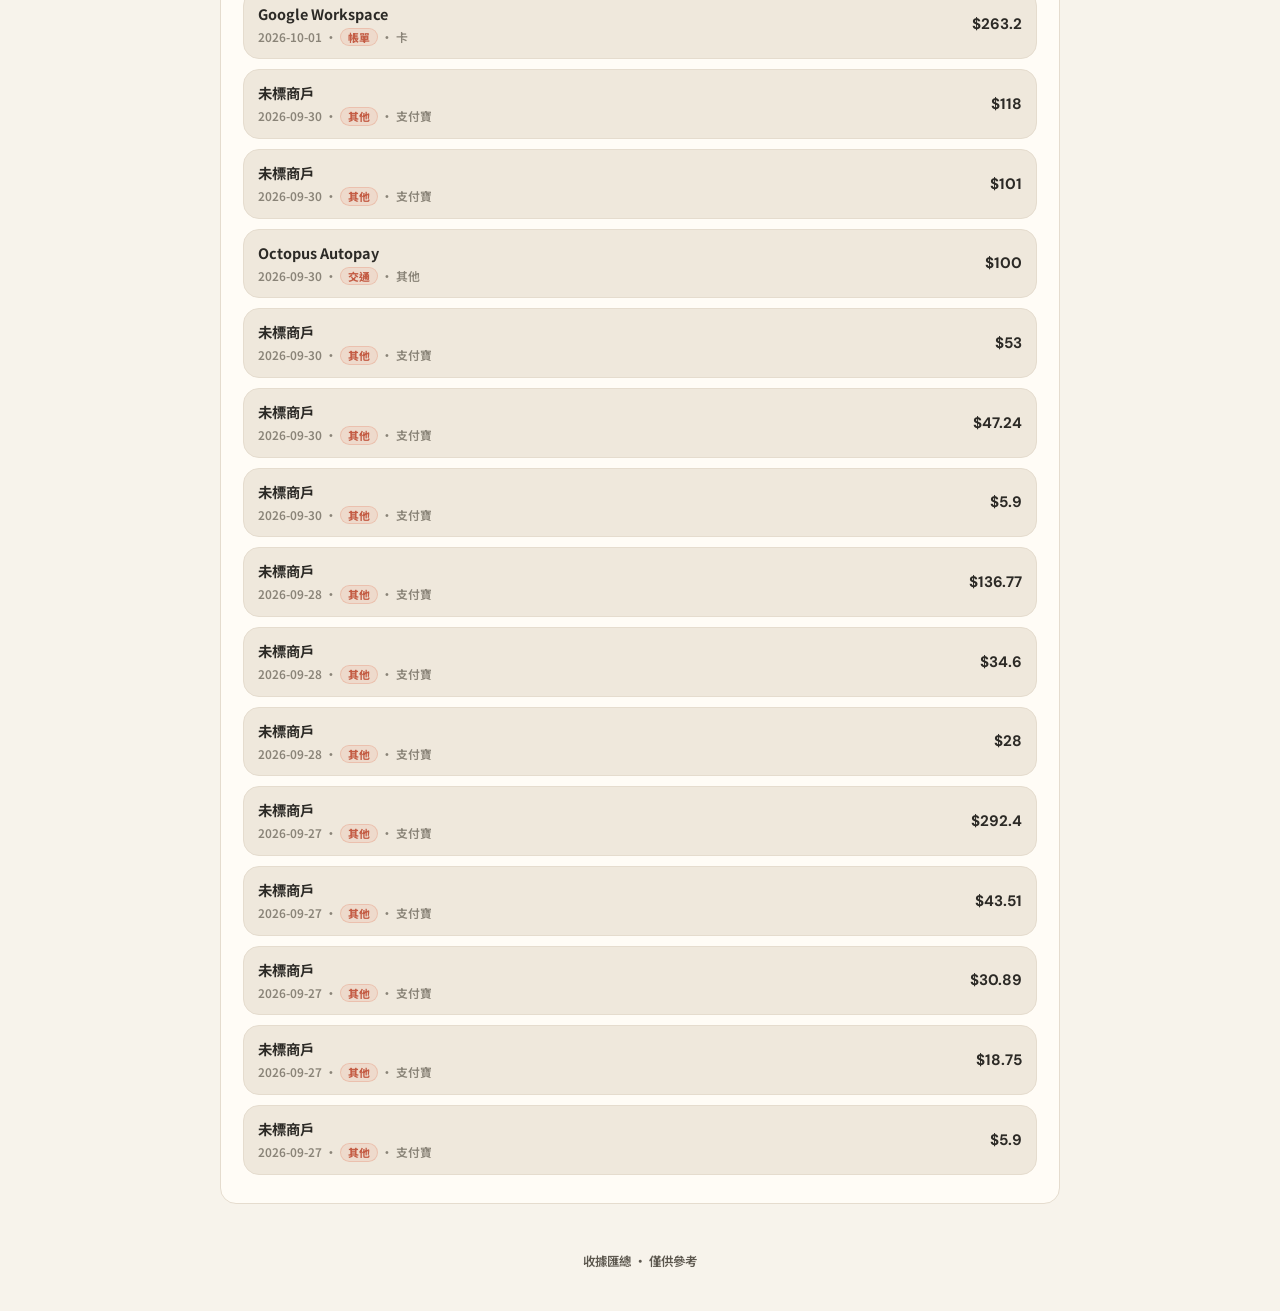
==== commit 5ac7ebaf: "Weekly polish: clarify $0 growth story, portfolio freshness, expenses list Restore visible stage cop" ====
--- a/expenses.html
+++ b/expenses.html
@@ -57,20 +57,8 @@
 
     <section class="card">
       <h2 class="section-title">近期明細</h2>
-      <div class="holdings-wrap">
-        <table class="table">
-          <thead>
-            <tr>
-              <th>日期</th>
-              <th>商戶</th>
-              <th>渠道</th>
-              <th class="num">金額</th>
-            </tr>
-          </thead>
-          <tbody id="itemsBody">
-            <tr><td colspan="4" class="loading">…</td></tr>
-          </tbody>
-        </table>
+      <div class="exp-list" id="itemsList" aria-live="polite">
+        <p class="loading">…</p>
       </div>
     </section>
 
@@ -128,11 +116,15 @@
       }
       el.innerHTML = rows
         .map(([label, amt]) => {
-          const pct = total > 0 ? Math.max(2, (amt / total) * 100) : 0;
+          const rawPct = total > 0 ? (amt / total) * 100 : 0;
+          const widthPct = total > 0 ? Math.max(2, rawPct) : 0;
+          const pctLbl = total > 0 ? rawPct.toFixed(rawPct < 10 ? 1 : 0) + "%" : "";
           return (
             '<div class="exp-bar-row">' +
-            '<div class="exp-bar-meta"><span>' + label + '</span><strong>' + formatHkd(amt) + '</strong></div>' +
-            '<div class="exp-bar-track"><div class="exp-bar-fill" style="width:' + pct + '%"></div></div>' +
+            '<div class="exp-bar-meta"><span>' + label +
+            (pctLbl ? ' <em class="exp-pct">' + pctLbl + "</em>" : "") +
+            "</span><strong>" + formatHkd(amt) + "</strong></div>" +
+            '<div class="exp-bar-track"><div class="exp-bar-fill" style="width:' + widthPct + '%"></div></div>' +
             "</div>"
           );
         })
@@ -157,21 +149,24 @@
       renderBars(document.getElementById("byMonth"), byMo, total);
 
       const recent = items.slice(0, 40);
-      const body = document.getElementById("itemsBody");
+      const list = document.getElementById("itemsList");
       if (!recent.length) {
-        body.innerHTML = '<tr><td colspan="4" class="loading">暫無明細</td></tr>';
+        list.innerHTML = '<p class="loading">暫無明細</p>';
       } else {
-        body.innerHTML = recent
+        list.innerHTML = recent
           .map((i) => {
-            const mer = i.merchant && i.merchant !== "unknown" ? i.merchant : "—";
+            const mer = i.merchant && i.merchant !== "unknown" ? i.merchant : "未標商戶";
             const ch = CH_LABEL[i.channel] || i.channel || "—";
+            const cat = CAT_LABEL[i.category] || i.category || "其他";
             return (
-              "<tr>" +
-              "<td>" + (i.date || "—") + "</td>" +
-              "<td>" + mer + "</td>" +
-              "<td>" + ch + "</td>" +
-              '<td class="num">' + formatHkd(i.amountHkd) + "</td>" +
-              "</tr>"
+              '<article class="exp-item">' +
+              '<div class="exp-item-main">' +
+              '<p class="exp-item-title">' + mer + "</p>" +
+              '<p class="exp-item-meta">' + (i.date || "—") +
+              ' · <span class="exp-chip">' + cat + "</span> · " + ch + "</p>" +
+              "</div>" +
+              '<p class="exp-item-amt">' + formatHkd(i.amountHkd) + "</p>" +
+              "</article>"
             );
           })
           .join("");
--- a/styles.css
+++ b/styles.css
@@ -744,3 +744,148 @@
   background: linear-gradient(90deg, var(--coral), var(--gold));
   min-width: 0;
 }
+
+
+/* ===== Weekly polish: growth clarity + portfolio freshness + expenses list ===== */
+.growth-note {
+  margin-top: 14px;
+  font-size: 0.8rem;
+  line-height: 1.45;
+  font-weight: 600;
+  color: var(--ink-soft);
+  background: var(--bg-muted);
+  border: 1px solid var(--border);
+  border-radius: var(--r-card);
+  padding: 10px 12px;
+}
+.growth-note a {
+  color: var(--coral-deep);
+  font-weight: 800;
+  text-decoration: none;
+}
+.growth-note a:hover { text-decoration: underline; }
+
+.hero .stage-desc {
+  display: block;
+  color: var(--ink-faint);
+  font-size: 0.86rem;
+  margin-top: 6px;
+  font-weight: 500;
+}
+.hero .stage-tip {
+  margin-top: 12px;
+  font-size: 0.82rem;
+  font-weight: 700;
+  line-height: 1.45;
+  color: var(--ink-soft);
+  background: var(--gold-soft);
+  border: 1px solid rgba(212,163,115,.4);
+  border-radius: var(--r-card);
+  padding: 10px 12px;
+}
+
+.hero-kicker-row {
+  display: flex;
+  align-items: center;
+  justify-content: space-between;
+  gap: 10px;
+  margin-bottom: 6px;
+}
+.hero-kicker-row .hero-kicker { margin-bottom: 0; }
+.asof-chip {
+  font-size: 0.72rem;
+  font-weight: 700;
+  color: var(--ink-soft);
+  background: var(--bg-muted);
+  border: 1px solid var(--border);
+  border-radius: var(--r-pill);
+  padding: 5px 10px;
+  font-family: var(--font-num);
+  font-variant-numeric: tabular-nums;
+  white-space: nowrap;
+}
+.asof-chip.stale {
+  color: #6b5420;
+  background: var(--gold-soft);
+  border-color: rgba(196,163,90,.55);
+}
+.growth-bridge {
+  margin-top: 16px;
+  font-size: 0.8rem;
+  font-weight: 600;
+  color: var(--ink-soft);
+  line-height: 1.45;
+}
+.growth-bridge a {
+  color: var(--coral-deep);
+  font-weight: 800;
+  text-decoration: none;
+}
+.growth-bridge a:hover { text-decoration: underline; }
+
+.exp-pct {
+  font-style: normal;
+  font-weight: 700;
+  color: var(--ink-faint);
+  font-size: 0.74rem;
+  margin-left: 4px;
+  font-family: var(--font-num);
+  font-variant-numeric: tabular-nums;
+}
+
+.exp-list {
+  display: grid;
+  gap: 10px;
+}
+.exp-item {
+  display: flex;
+  align-items: center;
+  justify-content: space-between;
+  gap: 12px;
+  padding: 12px 14px;
+  background: var(--bg-muted);
+  border: 1px solid var(--border);
+  border-radius: var(--r-card);
+}
+.exp-item-main { min-width: 0; flex: 1; }
+.exp-item-title {
+  font-size: 0.9rem;
+  font-weight: 700;
+  color: var(--ink);
+  white-space: nowrap;
+  overflow: hidden;
+  text-overflow: ellipsis;
+}
+.exp-item-meta {
+  margin-top: 4px;
+  font-size: 0.74rem;
+  font-weight: 600;
+  color: var(--ink-faint);
+  line-height: 1.35;
+}
+.exp-chip {
+  display: inline-block;
+  font-size: 0.68rem;
+  font-weight: 800;
+  color: var(--coral-deep);
+  background: rgba(224,122,95,.12);
+  border: 1px solid rgba(224,122,95,.28);
+  border-radius: var(--r-pill);
+  padding: 1px 7px;
+  vertical-align: baseline;
+}
+.exp-item-amt {
+  flex-shrink: 0;
+  font-family: var(--font-num);
+  font-variant-numeric: tabular-nums;
+  font-size: 0.95rem;
+  font-weight: 700;
+  color: var(--ink);
+}
+
+@media (max-width: 390px) {
+  .exp-item { padding: 11px 12px; }
+  .exp-item-title { font-size: 0.86rem; }
+  .asof-chip { font-size: 0.68rem; padding: 4px 8px; }
+  .site-nav a { padding: 9px 11px; font-size: 0.72rem; }
+}
